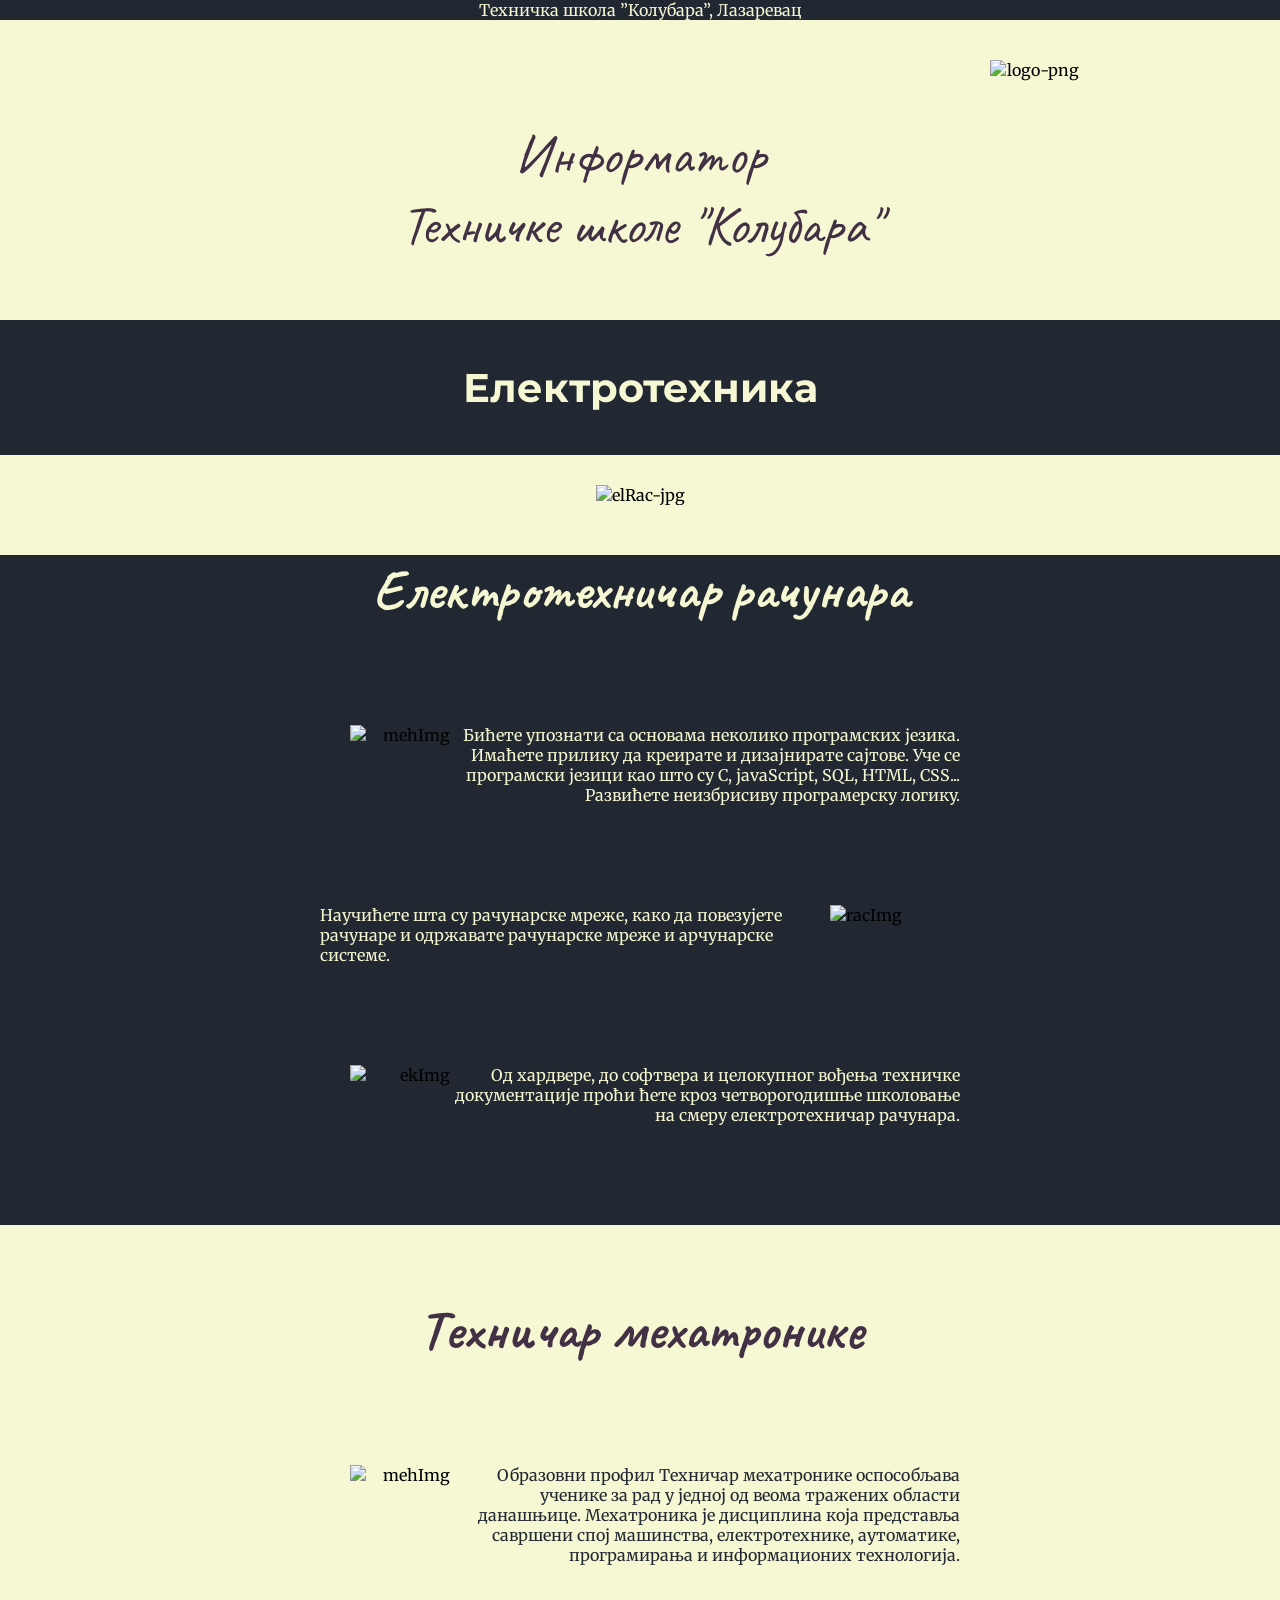
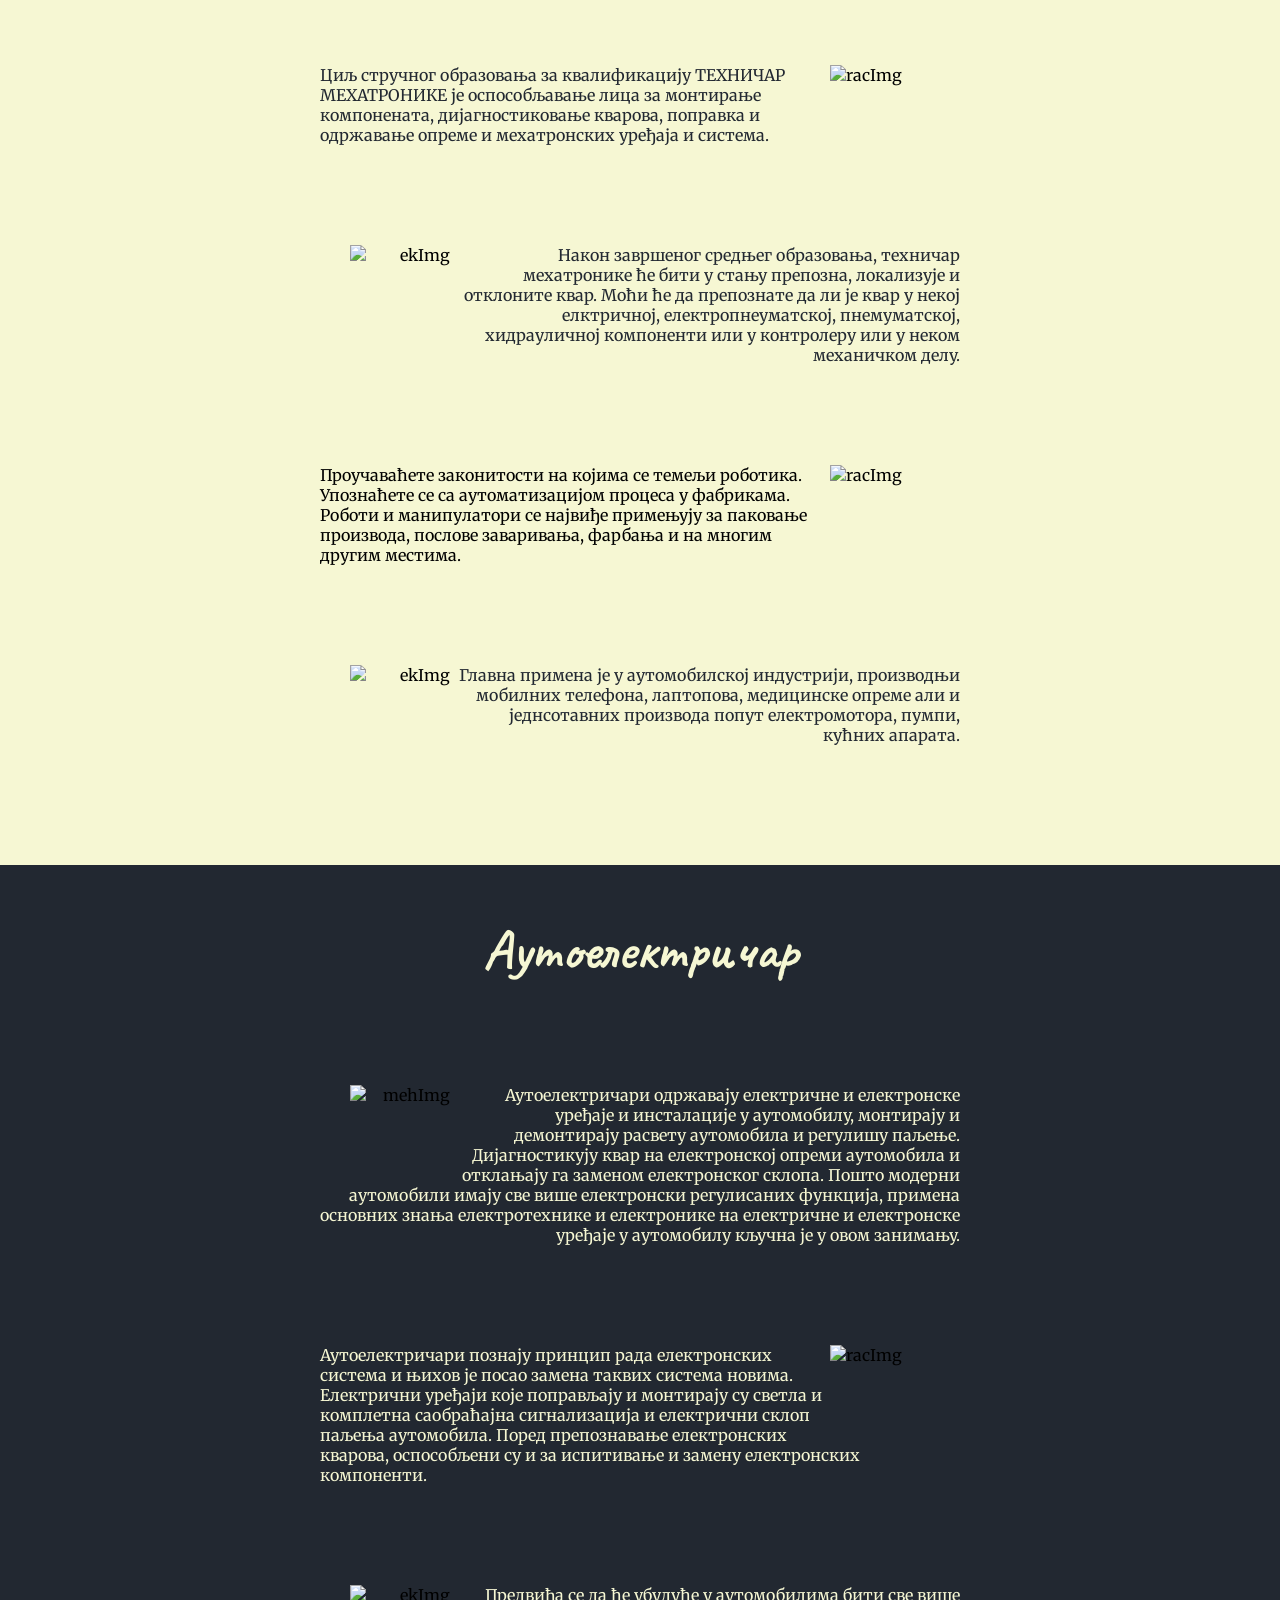
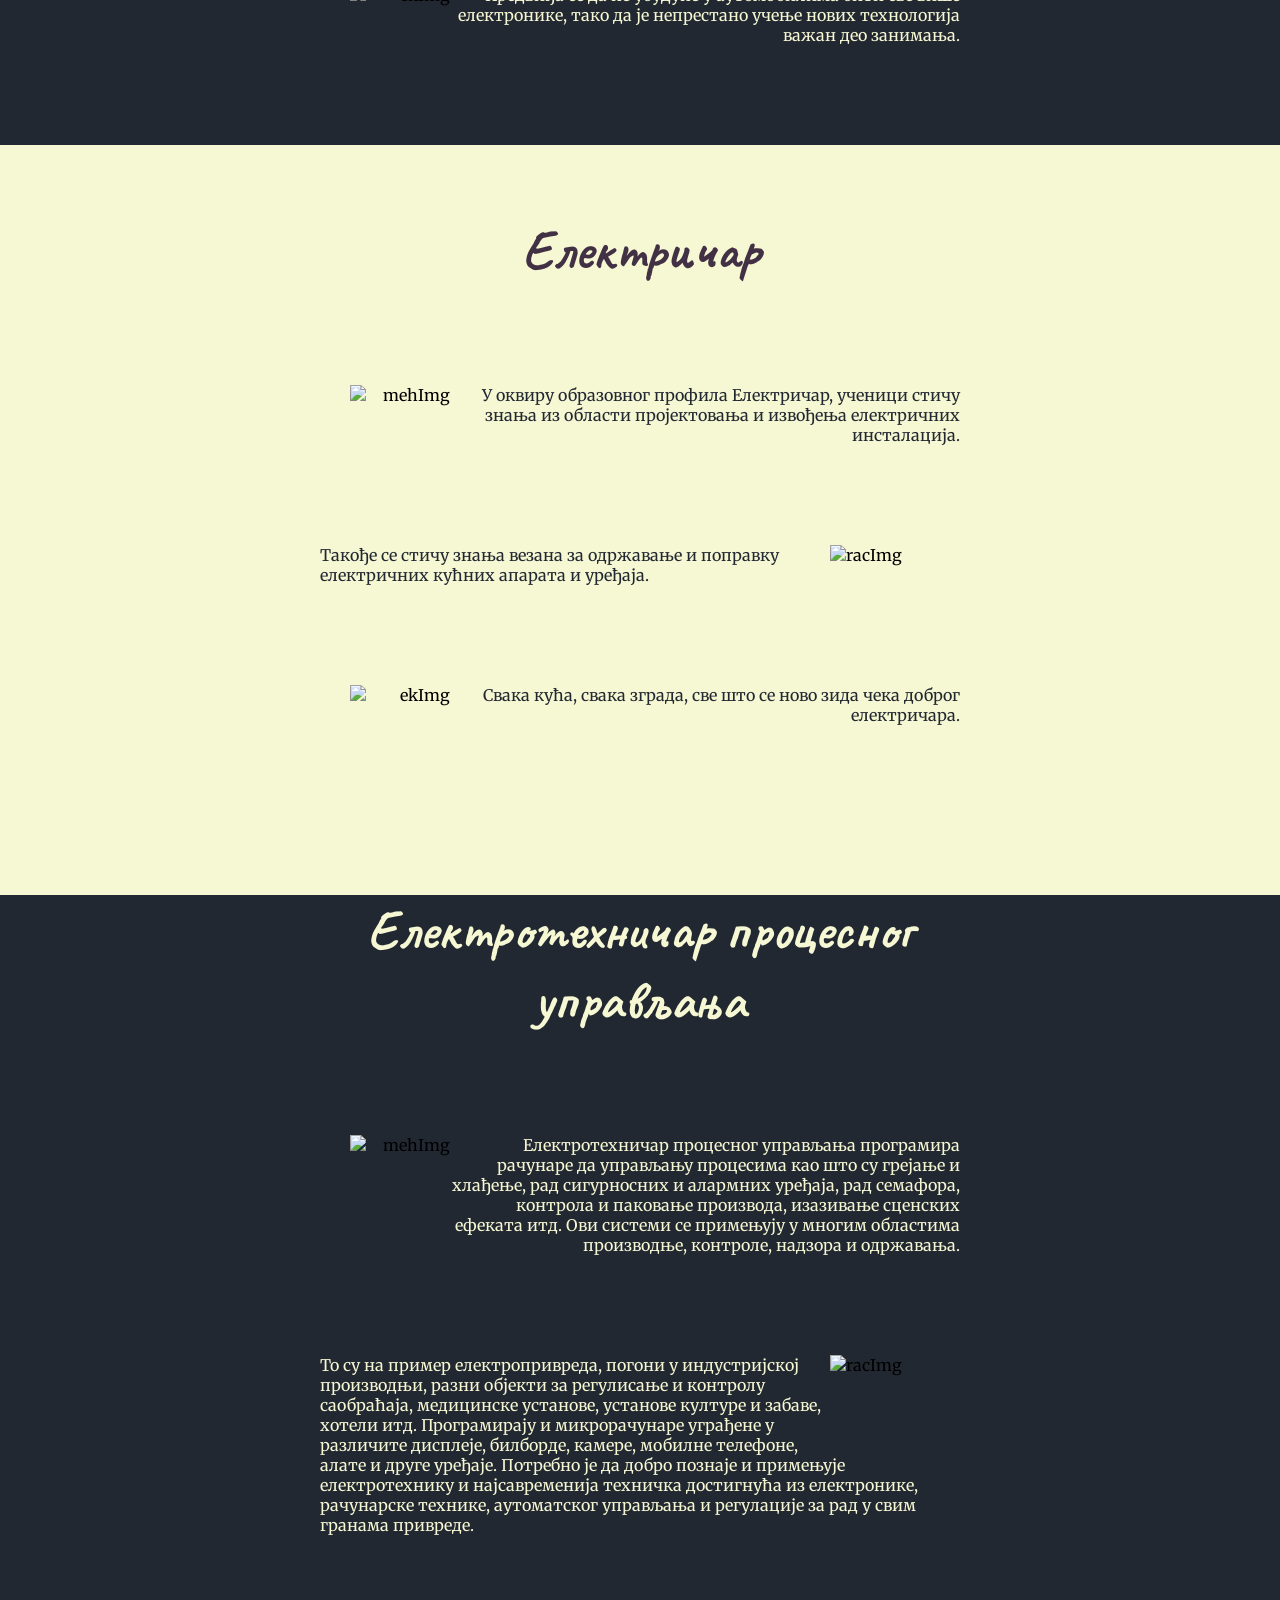
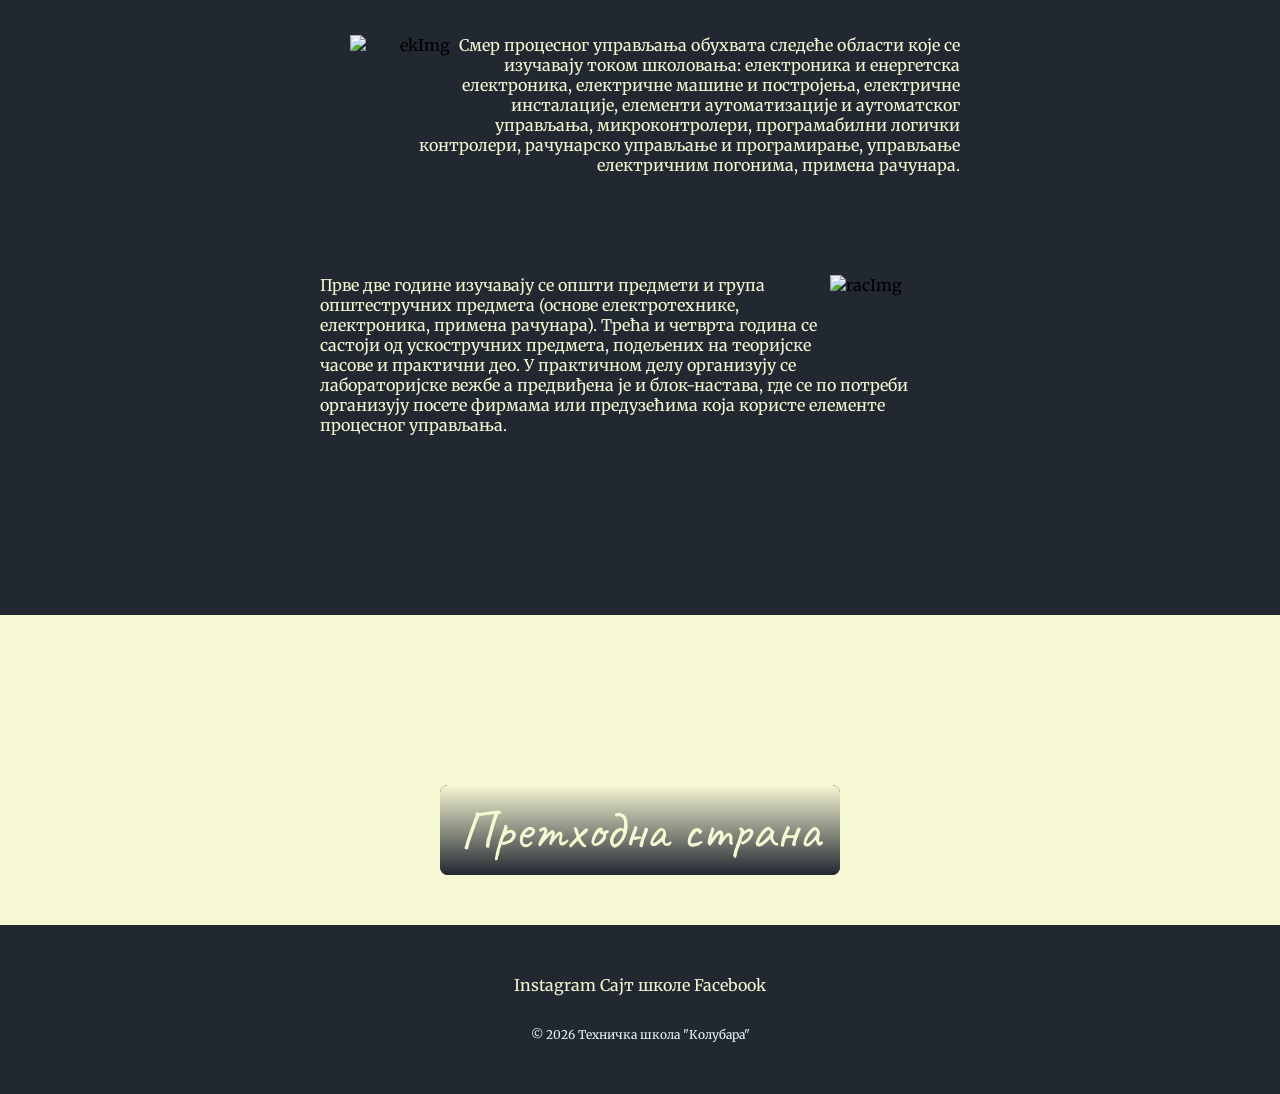
==== elektrotehnicar.html @ f736f354 "Add files via upload" ====
<!DOCTYPE html>
<html lang="en" dir="ltr">

<head>
  <meta charset="utf-8">
  <title>Elektrotehnika</title>
  <link rel="stylesheet" href="style.css">
  <link rel="icon" href="kolubara.ico">
  <link rel="stylesheet" href="<link rel=" preconnect" href="https://fonts.gstatic.com">
  <link href="https://fonts.googleapis.com/css2?family=Merriweather:wght@300&family=Montserrat:wght@100&family=Sacramento&display=swap" rel="stylesheet"">
  <link rel=" preconnect" href="https://fonts.gstatic.com">
  <link href="https://fonts.googleapis.com/css2?family=Caveat&display=swap" rel="stylesheet">

</head>

<body>
  <div class="iznadDiv">
    <a style="text-decoration: none;" class="header-link" href="https://tehnickaskolakolubara.edu.rs/">Техничка школа ”Колубара”, Лазаревац</a>
  </div>

  <div class="gornjiDiv">
    <img class="gornji-logo" src="slike/logoKolubara.png" alt="logo-png">
    <a href="index.html" class="aNazivSkole">Информатор</a>
    <br>
    <a href="index.html" class="aNazivSkole razmak">Техничкe школе "Колубара"</a>
    <br>
    <br>
    <br>
    <br>
    <!--    <img class="donji-logo" src="slike/logoKolubara.png" alt="logo-png"> -->
    <div class="metaPitanja">
      <h2 class="metaPitanja">Електротехника</h2>
    </div>
    <img class="skola" src="slike/TakmOet.png" alt="elRac-jpg">
    <!--<a href="https://www.mockofun.com">Design created with MockoFUN</a>-->
  </div>
  <div class="srednjiDiv1">

    <h1 class="smer">Електротехничар рачунара</h1>

    <div class="smer-mehatronika">
      <img class="mehatronikaImg" src="slike/racunari.jpg" alt="mehImg">
      <!-- <h3>Програмирање</h3>-->
      <p class="smerRight">Бићете упознати са основама неколико програмских језика. Имаћете прилику да креирате и дизајнирате сајтове. Уче се програмски језици као што су C, javaScript, SQL, HTML, CSS... Развићете неизбрисиву програмерску логику.</p>
    </div>

    <div class="smer-elRacunara">
      <img class="elRacunaraImg" src="slike/mreze.jpg" alt="racImg">
      <!-- <h3>Рачунарске мреже</h3>-->
      <p class="smerLeft">Научићете шта су рачунарске мреже, како да повезујете рачунаре и одржавате рачунарске мреже и арчунарске системе.</p>
    </div>

    <div class="smer-ekonomski">
      <img class="ekonomijaImg" src="slike/elRac.jpg" alt="ekImg">
      <!--<h3>Рачунари</h3>-->
      <p class="smerRight">Од хардвере, до софтвера и целокупног вођења техничке документације проћи ћете кроз четворогодишње школовање на смеру електротехничар рачунара.</p>
    </div>
    <div class="zanat">
      <div class="wpb_wrapper">
      <h1>Tехничар мехатронике</h1>

      <div class="smer-mehatronika">
        <img class="mehatronikaImg" src="slike/mehSistem.jpeg" alt="mehImg">
        <p class="smerBRight">Образовни профил Техничар мехатронике оспособљава ученике за рад у једној од веома тражених области данашњице. Мехатроника је дисциплина која представља савршени спој машинства, електротехнике, аутоматике, програмирања и информационих технологија.</p>
      </div>

      <div class="smer-elRacunara">
        <img class="elRacunaraImg" src="slike/plcKontroler.jpeg" alt="racImg">

        <p class="smerBLeft">Циљ стручног образовања за квалификацију ТЕХНИЧАР МЕХАТРОНИКЕ је оспособљавање лица за монтирање компонената, дијагностиковање кварова, поправка и одржавање опреме и мехатронских уређаја и система.</p>
      </div>

      <div class="smer-ekonomski">
        <img class="ekonomijaImg" src="slike/mehatronika.jpg" alt="ekImg">

        <p class="smerBRight">Након завршеног средњег образовања, техничар мехатронике ће бити у стању препозна, локализује и отклоните квар. Моћи ће да препознате да ли је квар у некој елктричној, електропнеуматској, пнемуматској, хидрауличној компоненти или у контролеру или у неком механичком делу.</p>
        </div>

      <div class="smer-elRacunara">
        <img class="elRacunaraImg" src="slike/robotRuka.jpg" alt="racImg">
        <p class="smerЛефт">Проучаваћете законитости на којима се темељи роботика. Упознаћете се са аутоматизацијом процеса у фабрикама. Роботи и манипулатори се највиђе примењују за паковање производа, послове заваривања, фарбања и на многим другим местима.</p>

      </div>

      <div class="smer-ekonomski">
        <img class="ekonomijaImg" src="slike/mehatronikaKola.jpg" alt="ekImg">

        <p class="smerBRight">Главна примена је у аутомобилској индустрији, производњи мобилних телефона, лаптопова, медицинске опреме али и једнсотавних производа попут електромотора, пумпи, кућних апарата.</p>
      </div>
        </div>

    </div>

    <div class="srednjiDiv1">

      <h1 class="smer">Аутоелектричар</h1>

      <div class="smer-mehatronika">
        <img class="mehatronikaImg" src="slike/MotorAuta.jpg" alt="mehImg">
        <!-- <h3>Програмирање</h3>-->
        <p class="smerRight">Аутоелектричари одржавају електричне и електронске уређаје и инсталације у аутомобилу, монтирају и демонтирају расвету аутомобила и регулишу паљење. Дијагностикују квар на електронској опреми аутомобила и отклањају га заменом електронског склопа. Пошто модерни аутомобили имају све више електронски регулисаних функција, примена основних знања електротехнике и електронике на електричне и електронске уређаје у аутомобилу кључна је у овом занимању.</p>
      </div>

      <div class="smer-elRacunara">
        <img class="elRacunaraImg" src="slike/popravkaAuta.jpg" alt="racImg">
        <!-- <h3>Рачунарске мреже</h3>-->
        <p class="smerLeft">Аутоелектричари познају принцип рада електронских система и њихов је посао замена таквих система новима. Електрични уређаји које поправљају и монтирају су светла и комплетна саобраћајна сигнализација и електрични склоп паљења аутомобила. Поред препознавање електронских кварова, оспособљени су и за испитивање и замену електронских компоненти.</p>
      </div>

      <div class="smer-ekonomski">
        <img class="ekonomijaImg" src="slike/CrveniBuducnost.jpg" alt="ekImg">
        <!--<h3>Рачунари</h3>-->
        <p class="smerRight">Предвиђа се да ће убудуће у аутомобилима бити све више електронике, тако да је непрестано учење нових технологија важан део занимања.</p>
      </div>


  </div>
  <div class="srednjiDiv2">
    <div class="zanat">
      <div class="wpb_wrapper">
      <h1>Електричар</h1>

      <div class="smer-mehatronika">
        <img class="mehatronikaImg" src="slike/dalekovod.jpg" alt="mehImg">
        <p class="smerBRight">У оквиру образовног профила Електричар, ученици стичу знања из области пројектовања и извођења електричних инсталација.</p>
      </div>

      <div class="smer-elRacunara">
        <img class="elRacunaraImg" src="slike/elektronika1.jpg" alt="racImg">

        <p class="smerBLeft">Такође се стичу знања везана за одржавање и поправку електричних кућних апарата и уређаја.</p>
      </div>

      <div class="smer-ekonomski">
        <img class="ekonomijaImg" src="slike/struja.jpg" alt="ekImg">

        <p class="smerBRight">Свака кућа, свака зграда, све што се ново зида чека доброг електричара.</p>
      </div>
        </div>

    </div>
    </div>


  </div>
  <div class="srednjiDiv1">

    <h1 class="smer">Електротехничар процесног управљања</h1>

    <div class="smer-mehatronika">
      <img class="mehatronikaImg" src="slike/EPUproces.jpg" alt="mehImg">
      <!-- <h3>Програмирање</h3>-->
      <p class="smerRight">Електротехничар процесног управљања програмира рачунаре да управљању процесима као што су грејање и хлађење, рад сигурносних и алармних уређаја, рад семафора, контрола и паковање производа, изазивање сценских ефеката итд. Ови системи се примењују у многим областима производње, контроле, надзора и одржавања. </p>
    </div>

    <div class="smer-elRacunara">
      <img class="elRacunaraImg" src="slike/EPUsviProcesi.jpg" alt="racImg">
      <!-- <h3>Рачунарске мреже</h3>-->
      <p class="smerLeft">То су на пример електропривреда, погони у индустријској производњи, разни објекти за регулисање и контролу саобраћаја, медицинске установе, установе културе и забаве, хотели итд. Програмирају и микрорачунаре уграђене у различите дисплеје, билборде, камере, мобилне телефоне, алате и друге уређаје. Потребно је да добро познаје и примењује електротехнику и најсавременија техничка достигнућа из електронике, рачунарске технике, аутоматског управљања и регулације за рад у свим гранама привреде.</p>
    </div>

    <div class="smer-ekonomski">
      <img class="ekonomijaImg" src="slike/EPUsvaUpravljanja.jpg" alt="ekImg">
      <!--<h3>Рачунари</h3>-->
      <p class="smerRight">Смер процесног управљања обухвата следеће области које се изучавају током школовања: електроника и енергетска електроника, електричне машине и постројења, електричне инсталације, елементи аутоматизације и аутоматског управљања, микроконтролери, програмабилни логички контролери, рачунарско управљање и програмирање, управљање електричним погонима, примена рачунара.</p>
    </div>

    <div class="smer-elRacunara">
      <img class="elRacunaraImg" src="slike/EPUupravljanje.jpg" alt="racImg">
      <!-- <h3>Рачунарске мреже</h3>-->
      <p class="smerLeft">Прве две године изучавају се општи предмети и група општестручних предмета (основе електротехнике, електроника, примена рачунара). Трећа и четврта година се састоји од ускостручних предмета, подељених на теоријске часове и практични део. У практичном делу организују се лабораторијске вежбе а предвиђена је и блок-настава, где се по потреби организују посете фирмама или предузећима која користе елементе процесног управљања.</p>
    </div>
    <br>
    <br>
    <br>
    <br>
  </div>

  <div class="gornjiDiv">
    <br>
    <br>
    <br>
    <br>
    <!--<a class="btn" href="mailto:tskolubara@gmail.com">Kонтактирајте нас!</a>-->
    <a class="btn" href="index.html">Претходна страна</a>
    <br>
    <br>
    <br>
    <br>
  </div>

  <div class="donjiDiv">
    <a class="footer-link" href="https://www.instagram.com/ts_kolubara?igsh=MXdyZDRubzB6cXZzeA==">Instagram</a>
    <a class="footer-link" href="https://tehnickaskolakolubara.edu.rs/">Сајт школе</a>
    <a class="footer-link" href="https://www.facebook.com/share/17NbLaJ5HP/">Facebook</a>
    <p class="copyright">© 2026 Техничка школа "Колубара"</p>
  </div>

</body>

</html>
---- style.css ----
body{
  margin: 0;
  text-align: center;
  font-family: 'Merriweather', serif;
  background-color: #F6F7D3;

}

h1 {
  font-size: 3.4375rem;
  width: 45%;
  margin: 0 auto 0 auto;
  font-family: 'Caveat', cursive;
  margin-top: 50px;
  margin-bottom: 30px;
  color: #423144;
}

h2 {
  font-size: 2.5rem;
  font-family: 'Montserrat', sans-serif;
  color: #423144;
}

h3 {
  font-family: 'Montserrat', sans-serif;
  color: #1b1717;
  font-size: 1.75rem;
  padding-left: 30px;
  padding-right: 30px;

}

a{
  color: #F6F7D3;
  text-decoration: none;
}

a:hover {
  background-color: #1b1717;
}

.aNazivSkole {
  font-size: 3.4375rem;
  width: 45%;
  margin: 0 auto 0 auto;
  font-family: 'Caveat', cursive;
  margin-top: 50px;
  color: #423144;
  text-decoration: none;
}

.ah3 {
  font-size: 2rem;
  font-family: 'Montserrat', sans-serif;
  font-style: oblique;
  color: #e69595;
}

a.ah3:hover {
  background-color: #b85353;
  text-decoration: inherit;
}


.iznadDiv{
  background-color: #222831;
}
.gornjiDiv{
  background-color: #F6F7D3;
  position: relative;
  padding-top: 100px;

}
.srednjiDiv1{
  background-color: #222831;

}
.srednjiDiv2{
  background-color: #F6F7D3;
}
.donjiDiv{
  background-color: #222831;
  padding: 50px 0 20px;
}

.metaPitanja {
  background-color: #222831;
  color: #F6F7D3;
  padding-top: 5px;
  padding-bottom: 5px;
}

.zanat {
  background-color: #F6F7D3;
  position: relative;
    padding-top: 20px;
    padding-bottom: 20px;
}


.copyright {
  color: #EAF6F6;
  font-size: 0.75rem;
  padding: 20px 0px;
}

.skola {
  width: 70%;
  padding-top: 30px;
}
.gornji-logo {
  position: absolute;
  right: 200px;
  top: 40px;
  width: 90px;
  height: 40px;
}
.donji-logo {
  position: absolute;
  left:200px;
  bottom: 300px;
  width: 90px;
  height: 40px;
}
.razmak {
  margin-top: 0px;

}

.smer-mehatronika {
  width: 50%;
  margin: 100px auto 100px auto;
  text-align: right;
  /*line-height: 2; 6. Kako bih u svuda podesila da razmak izmedju redova
  bude double ovu liniju koda cu premestiti na nivo paragrafa*/
}
.mehatronikaImg {
  width: 100px;
  height: 100px;
  float: left;
  margin-left: 30px;
}

.smer-elRacunara {
  width: 50%;
  margin: 100px auto 100px auto;
  text-align: left;
  /*line-height: 2; 6. Kako bih u svuda podesila da razmak izmedju redova
  bude double ovu liniju koda cu premestiti na nivo paragrafa*/
}
.elRacunaraImg {
  width: 100px;
  height: 100px;
  float: right;
  margin-right: 30px;
}

.smer-ekonomski {
  width: 50%;
  margin: 100px auto 100px auto;
  text-align: right;
  /*line-height: 2; 6. Kako bih u svuda podesila da razmak izmedju redova
  bude double ovu liniju koda cu premestiti na nivo paragrafa*/
}
.ekonomijaImg {
  width: 100px;
  height: 100px;
  float: left;
  margin-left: 30px;
}

.smer-bravarZavarivac {
  width: 50%;
  margin: 100px auto 100px auto;
  text-align: left;
  padding-bottom: 30px;
  /*line-height: 2; 6. Kako bih u svuda podesila da razmak izmedju redova
  bude double ovu liniju koda cu premestiti na nivo paragrafa*/
}
.bravarZavarivacImg {
  width: 100px;
  height: 100px;
  float: right;
  margin-right: 30px;
}

.smer {
  color: #F6F7D3;
  text-align: center;

}
.smerRight {
  color: #F6F7D3;
  text-align: right;

}
.smerLeft {
  color: #F6F7D3;
  text-align: left;

}

.smerB {
  color: #222831;
  text-align: center;

}
.smerBRight {
  color: #222831;
  text-align: right;

}
.smerBLeft {
  color: #222831;
  text-align: left;

}
.text {
  font-size: 2rem;
  width: 75%;
  margin: 0 auto 0 auto;
  font-family: 'Caveat', cursive;
  margin-top: 50px;
  margin-bottom: 30px;
  color: #423144;
  text-align:justify;

}
.text2 {
  font-size: 2rem;
  width: 60%;
  margin: 0 auto 0 auto;
  font-family: 'Caveat', cursive;
  margin-top: 50px;
  margin-bottom: 30px;
  color: #423144;
  text-align:right;

}

.planprogram{
  margin-right: auto;
  margin-left: auto;
}

.triangle {
    width: 0;
    height: 0;
    border: solid 30px;
    border-color: transparent transparent black transparent;
}

.btn {
  background: #222831;
  background-image: -webkit-linear-gradient(top, #F6F7D3, #222831);
  background-image: -moz-linear-gradient(top, #F6F7D3, #222831);
  background-image: -ms-linear-gradient(top, #F6F7D3, #222831);
  background-image: -o-linear-gradient(top, #F6F7D3, #222831);
  background-image: linear-gradient(to bottom, #F6F7D3, #222831);
  -webkit-border-radius: 8;
  -moz-border-radius: 8;
  border-radius: 8px;
  /*9. menjam font na dugmetu*/
  font-family:  'Caveat', cursive;
  color: #F6F7D3;
  font-size: 3.4375rem;
  padding: 10px 20px 10px 20px;
  text-decoration: none;
}

.btn:hover {
  background: #e69595;
  background-image: -webkit-linear-gradient(top, #e69595, #ba6868);
  background-image: -moz-linear-gradient(top, #e69595, #ba6868);
  background-image: -ms-linear-gradient(top, #e69595, #ba6868);
  background-image: -o-linear-gradient(top, #e69595, #ba6868);
  background-image: linear-gradient(to bottom, #e69595, #ba6868);
  text-decoration: none;
}

.btnSmer {
  background: #F6F7D3;
  background-image: -webkit-linear-gradient(top, #F6F7D3, #FFBB70);
  background-image: -moz-linear-gradient(top, #F6F7D3, #FFBB70);
  background-image: -ms-linear-gradient(top, #F6F7D3, #FFBB70);
  background-image: -o-linear-gradient(top, #F6F7D3, #FFBB70);
  background-image: linear-gradient(to bottom, #F6F7D3, #FFBB70);
  -webkit-border-radius: 8;
  -moz-border-radius: 8;
  border-radius: 8px;
  /*9. menjam font na dugmetu*/
  font-size: 2rem;
  font-family: 'Merriweather', serif; <!--'Montserrat', sans-serif;-->>
  font-weight: bold;
  color: #1b1717;
  padding: 10px 20px 10px 20px;
  text-decoration: none;
}

.btnSmer:hover {
  background: #FFBB70;
  background-image: -webkit-linear-gradient(top, #FFBB70, #ba6868);
  background-image: -moz-linear-gradient(top, #FFBB70, #ba6868);
  background-image: -ms-linear-gradient(top, #FFBB70, #ba6868);
  background-image: -o-linear-gradient(top, #FFBB70, #ba6868);
  background-image: linear-gradient(to bottom, #FFBB70, #ba6868);
  text-decoration: none;
}
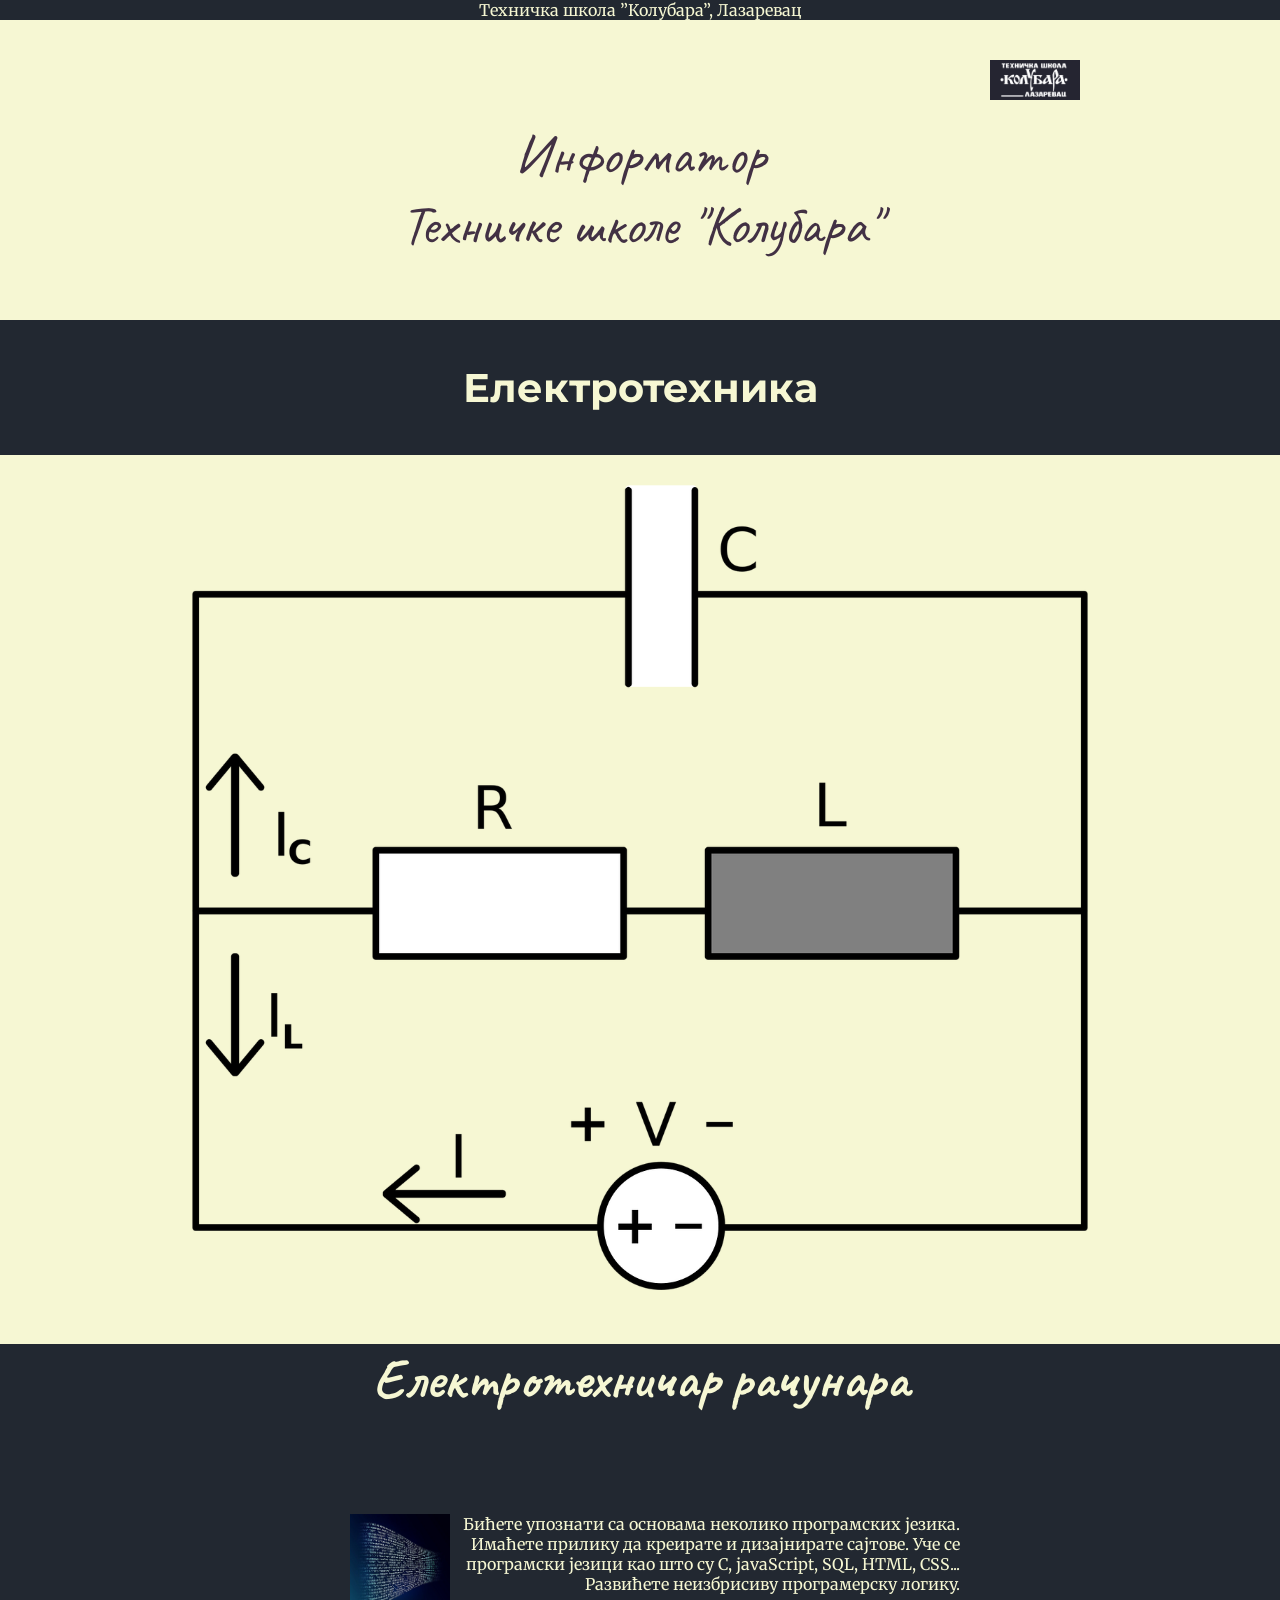
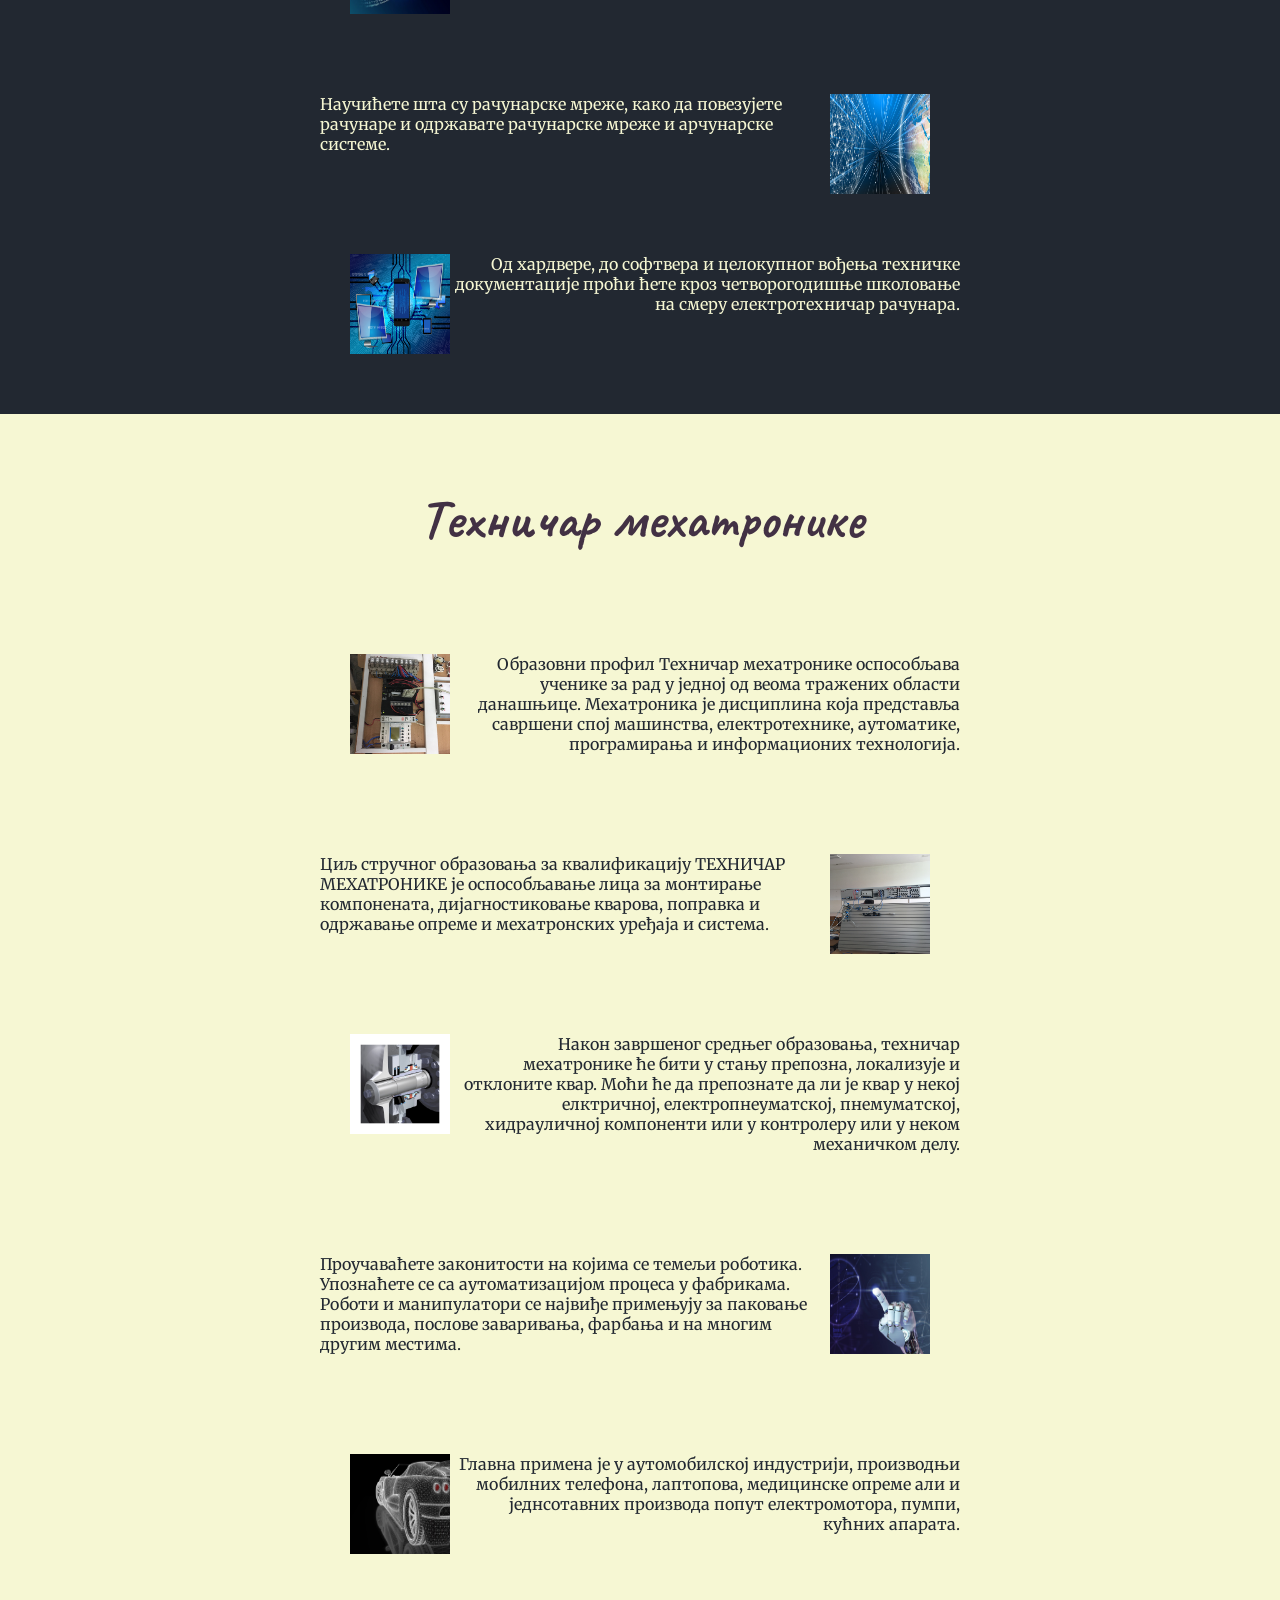
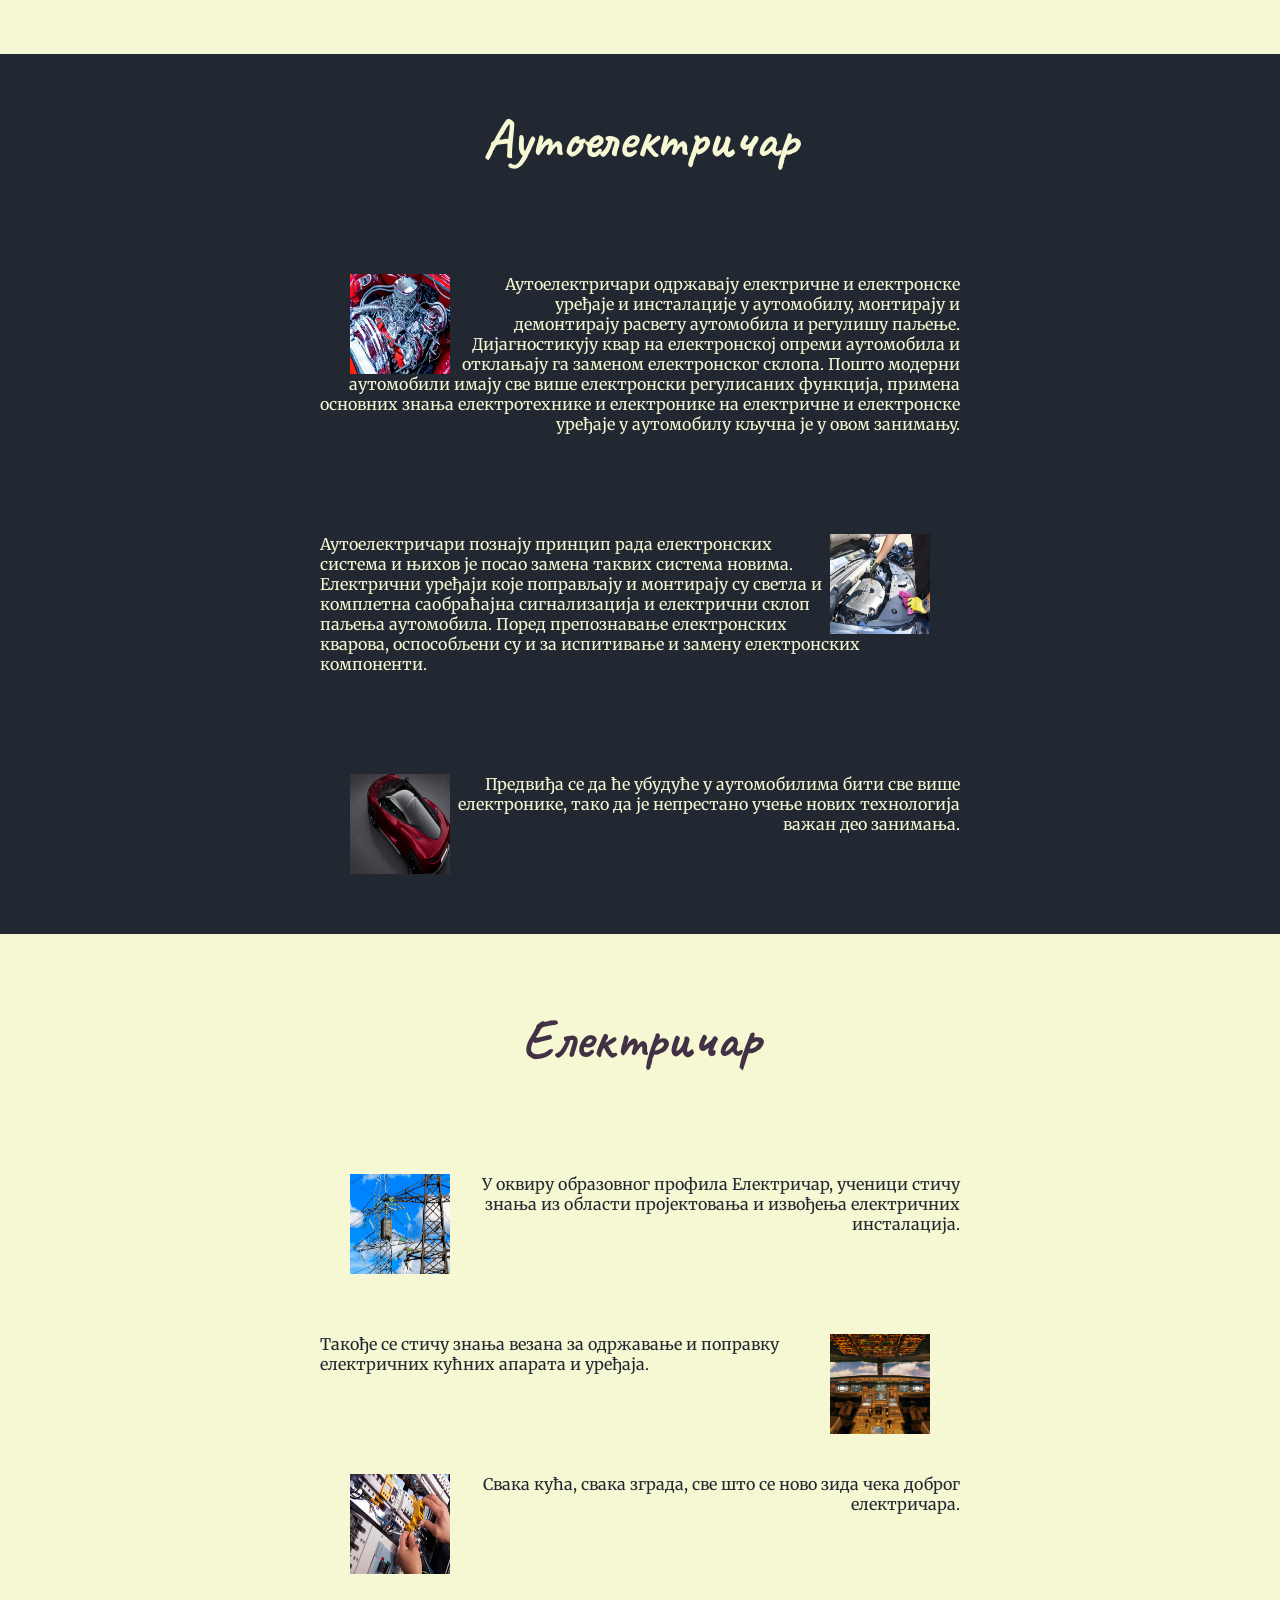
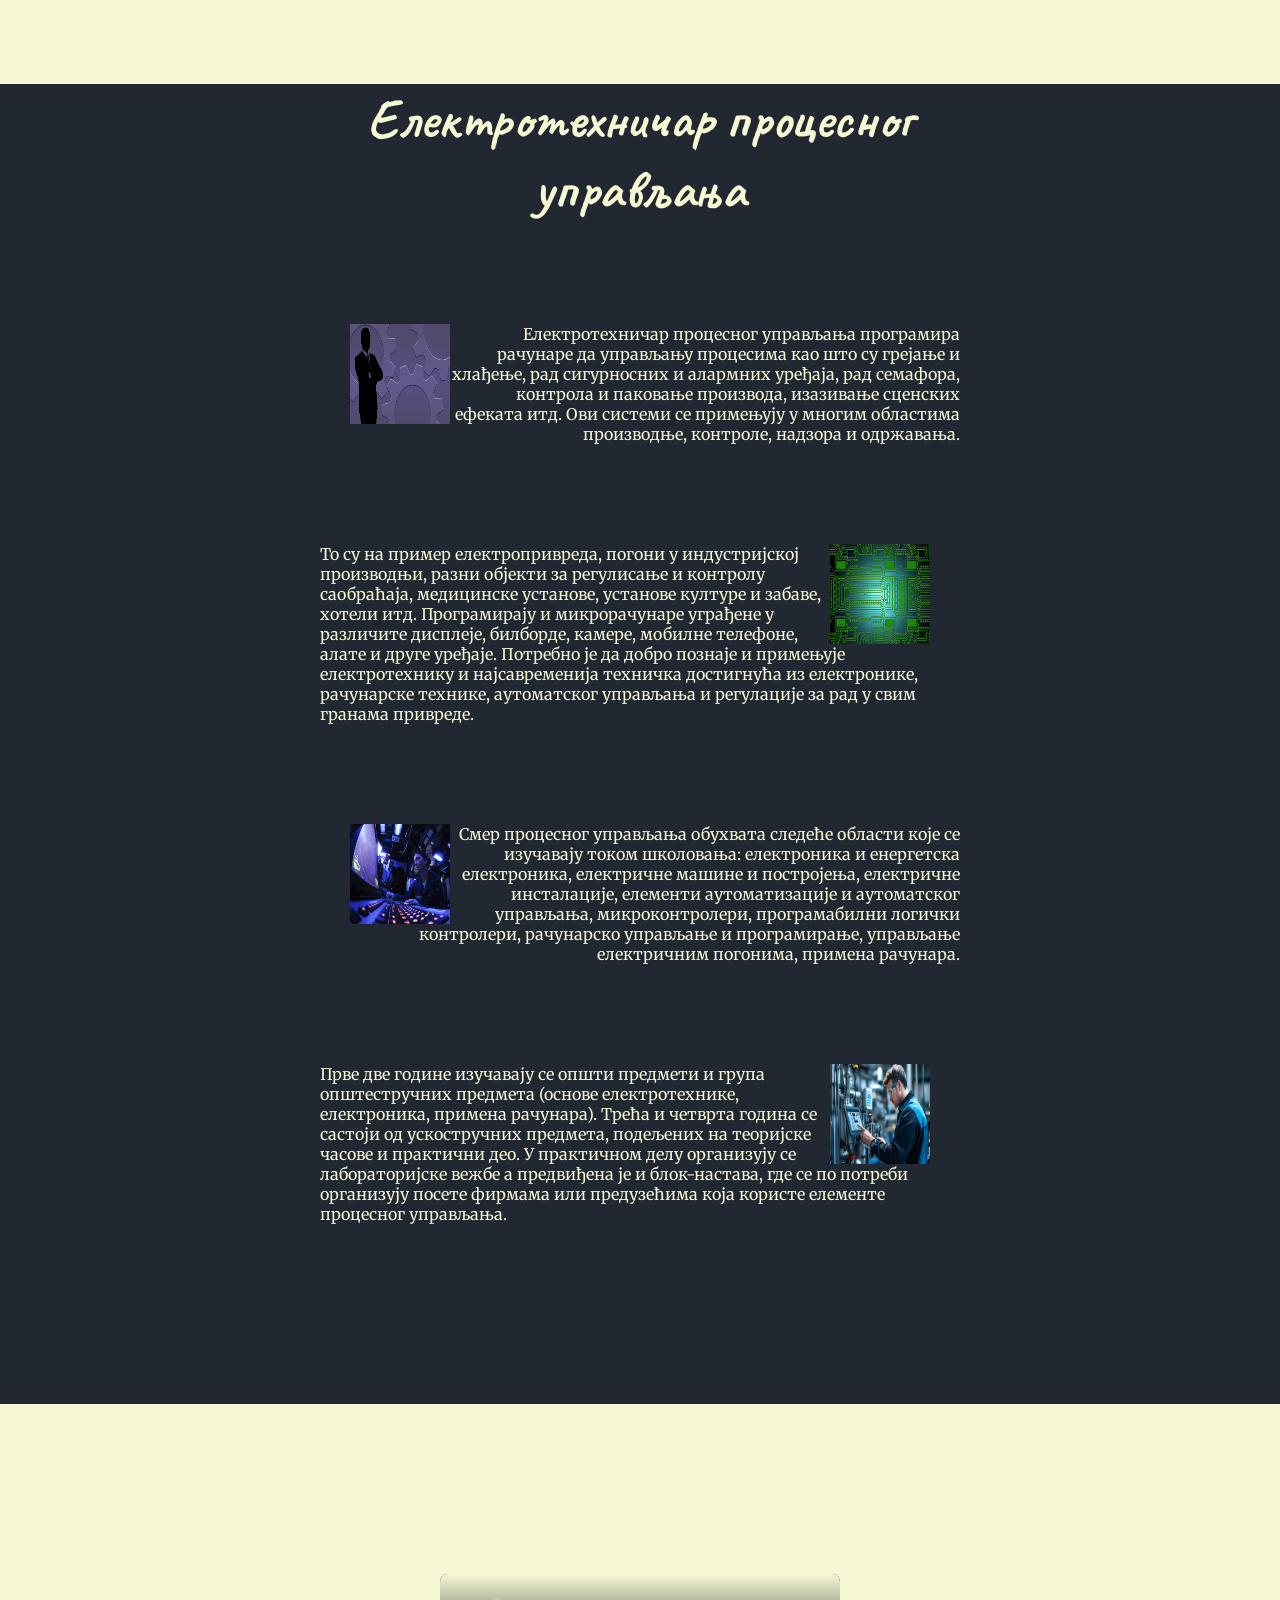
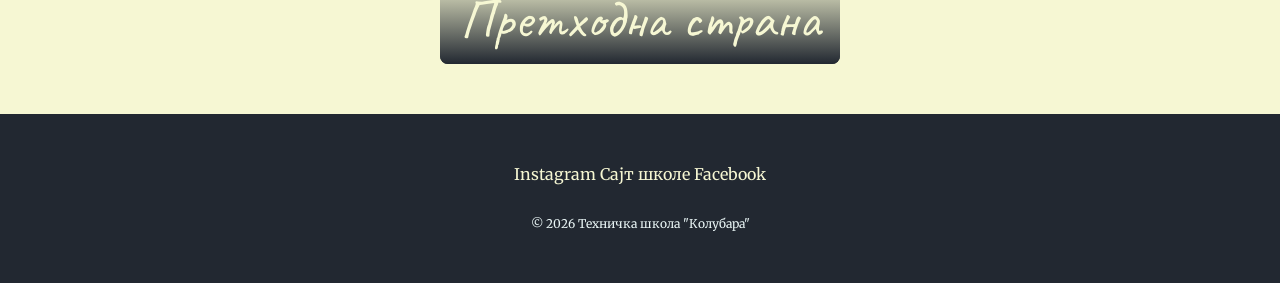
==== commit 6d0e325a: "Update elektrotehnicar.html" ====
--- a/elektrotehnicar.html
+++ b/elektrotehnicar.html
@@ -78,7 +78,7 @@
 
       <div class="smer-elRacunara">
         <img class="elRacunaraImg" src="slike/robotRuka.jpg" alt="racImg">
-        <p class="smerЛефт">Проучаваћете законитости на којима се темељи роботика. Упознаћете се са аутоматизацијом процеса у фабрикама. Роботи и манипулатори се највиђе примењују за паковање производа, послове заваривања, фарбања и на многим другим местима.</p>
+        <p class="smerBLeft">Проучаваћете законитости на којима се темељи роботика. Упознаћете се са аутоматизацијом процеса у фабрикама. Роботи и манипулатори се највиђе примењују за паковање производа, послове заваривања, фарбања и на многим другим местима.</p>
 
       </div>
 
